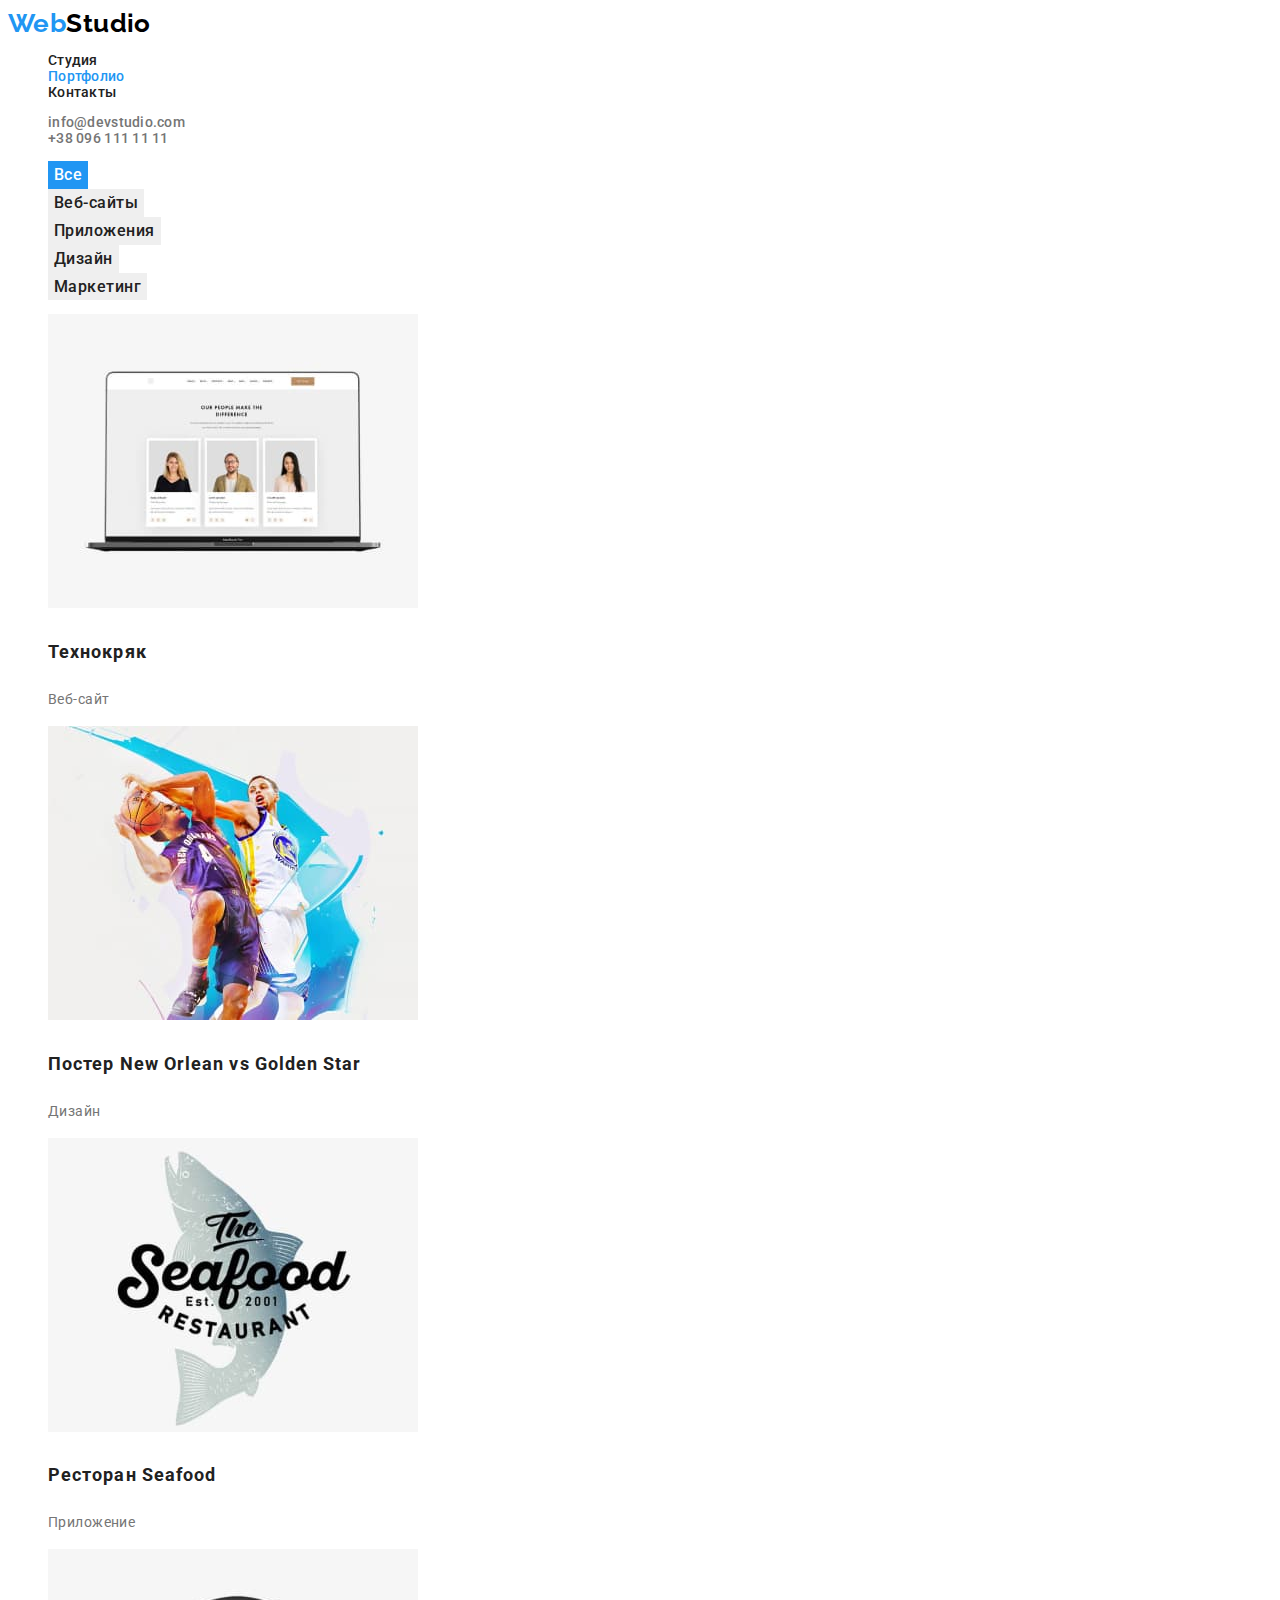
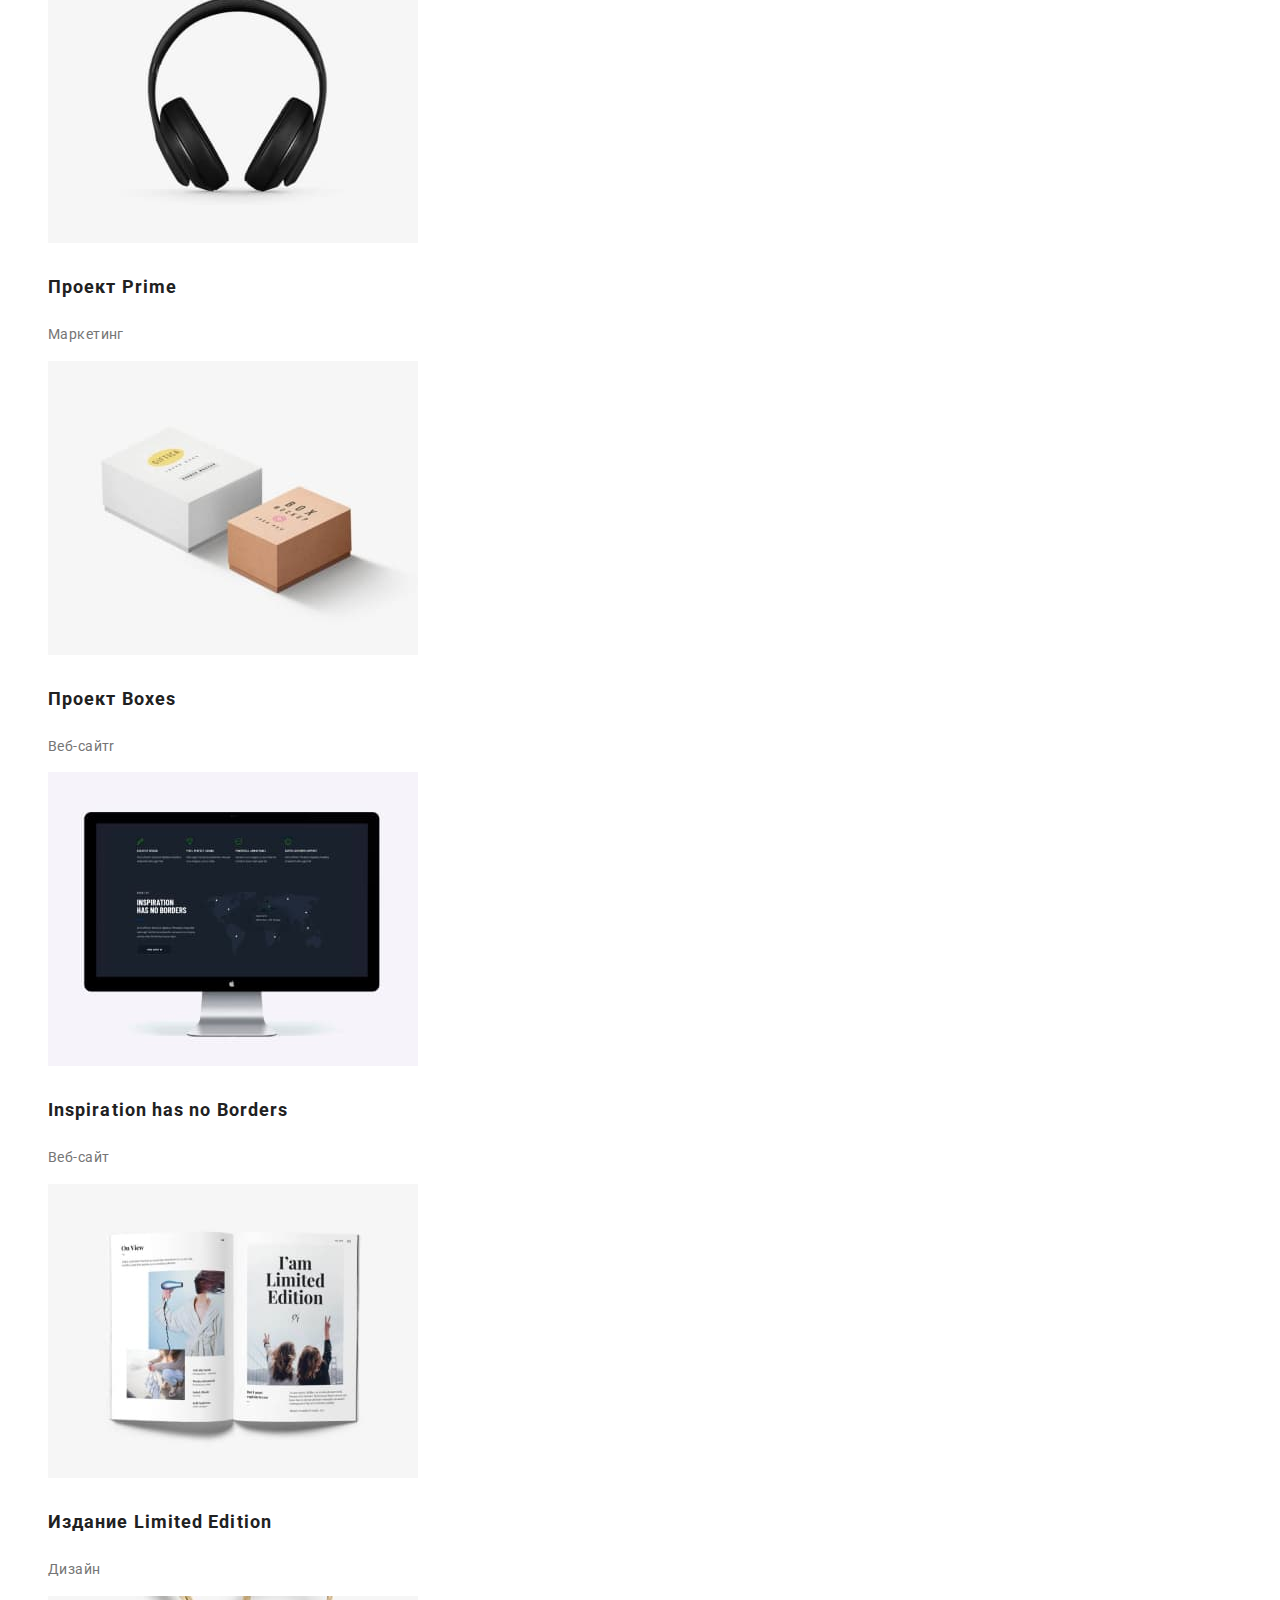
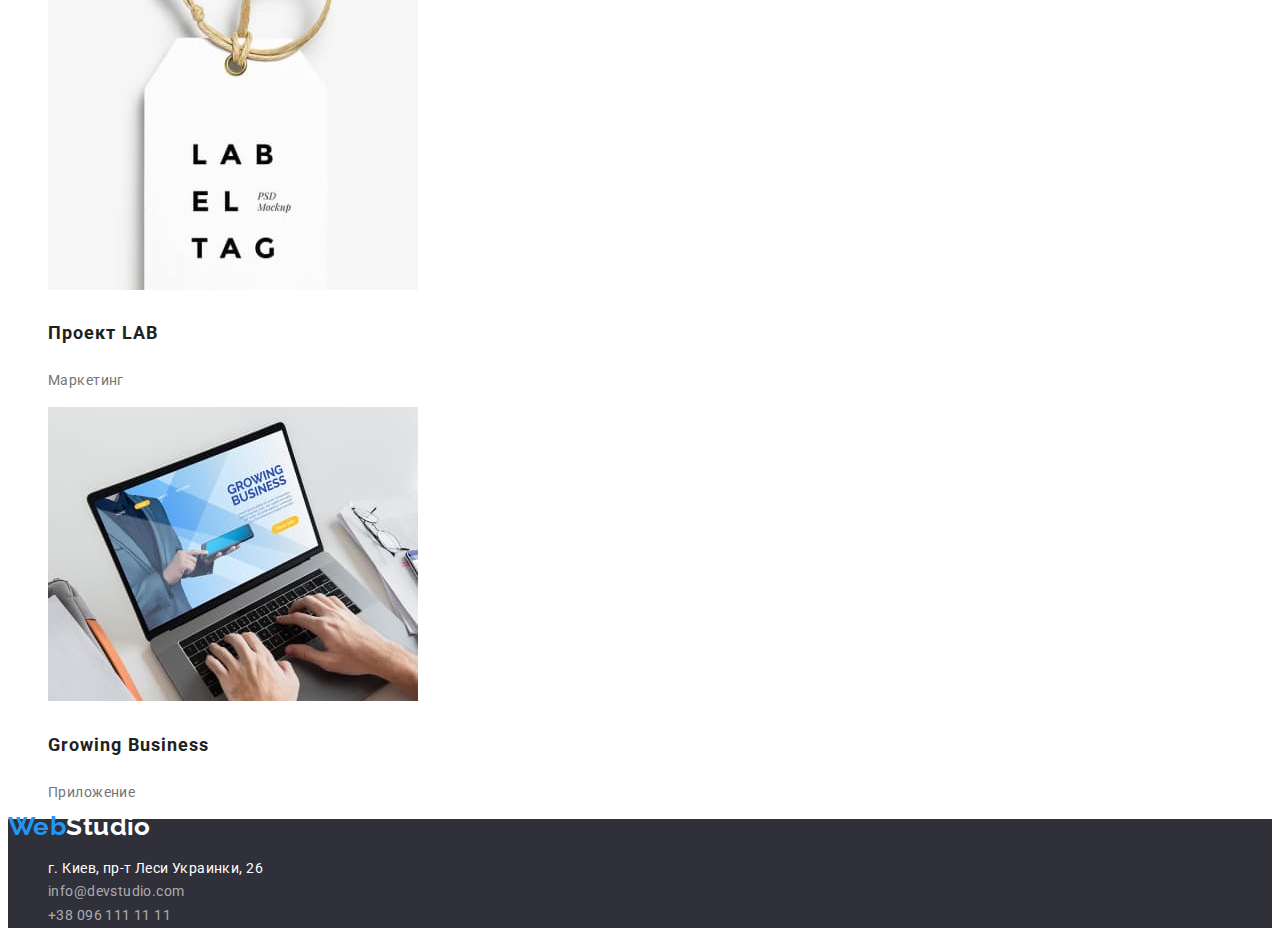
==== portfolio.html @ 92a900f9 "добавлен шрифт и цвет" ====
<!DOCTYPE html>
<html lang="ru">

<head>
    <meta charset="UTF-8">
    <meta http-equiv="X-UA-Compatible" content="IE=edge">
    <meta name="viewport" content="width=device-width, initial-scale=1.0">
    <title>Веб-студия|Портфолио</title>
    <link href="https://fonts.googleapis.com/css2?family=Raleway:wght@700&family=Roboto:wght@400;500;700;900&display=swap"
        rel="stylesheet">
    <link rel="stylesheet" href="./css/styles.css">
</head>

<body>
    <!-- Header -->
    <header class="header">
        <nav>
            <a href="/" class="logo">
                <span>Web</span>Studio
            </a>
            <ul class="site-nav list">
                <li><a href="./index.html" class="link">Студия</a></li>
                <li><a href="./portfolio.html" class="link current">Портфолио</a></li>
                <li><a href="" class="link">Контакты</a></li>
            </ul>
        </nav>
        <ul class="outh-nav list">
            <li><a href="mailto:info@devstudio.com"class="link">info@devstudio.com</a></li>
            <li><a href="tel:+380961111111"class="link">+38 096 111 11 11</a></li>
        </ul>
    </header>

    <main>
        <!-- Hero -->
        <h1 class="hero-portfolio">Портфолио</h1>
        <!-- Filter -->
        <section class="section">
            <h2 class=" section-work">Фильр категорий работ</h2>
            <ul class="section-nav list">
                <li>
                    <button type="button" class="button current">Все</button>
                </li>
                <li>
                    <button type="button"class="button">Веб-сайты</button>
                </li>
                <li>
                    <button type="button"class="button">Приложения</button>
                </li>
                <li>
                    <button type="button"class="button">Дизайн</button>
                </li>
                <li>
                    <button type="button"class="button">Маркетинг</button>
                </li>
            </ul>
        </section>

        <!-- Example -->
        <section class="section">
            <h2 class="section-work">Работы</h2>
            <ul class="work list">
                <li>
                    <img src="./images/prtfl.jpg" alt="Первый пример работы" width="370" height="294" />
                    <h3 class="type">Технокряк</h3>
                    <p >Веб-сайт</p>
                </li>
                <li>
                    <img src="./images/prtfl1.jpg" alt="Второй пример работы" width="370" height="294" />
                    <h3 class="type">Постер New Orlean vs Golden Star</h3>
                    <p >Дизайн</p>
                </li>
                <li>
                    <img src="./images/prtfl2.jpg" alt="Третий пример работы" width="370" height="294" />
                    <h3 class="type">Ресторан Seafood</h3>
                    <p >Приложение</p>
                </li>
                <li>
                    <img src="./images/prtfl3.jpg" alt="Четвертый пример работы" width="370" height="294" />
                    <h3 class="type">Проект Prime</h3>
                    <p >Маркетинг</p>
                </li>
                <li>
                    <img src="./images/prtfl4.jpg" alt="Пятый пример работы" width="370" height="294" />
                    <h3 class="type">Проект Boxes</h3>
                    <p >Веб-сайтr</p>
                </li>
                <li>
                    <img src="./images/prtfl5.jpg" alt="Шестой пример работы" width="370" height="294" />
                    <h3 class="type">Inspiration has no Borders</h3>
                    <p >Веб-сайт</p>
                </li>
                <li>
                    <img src="./images/prtfl6.jpg" alt="Седьмой пример работы" width="370" height="294" />
                    <h3 class="type">Издание Limited Edition</h3>
                    <p >Дизайн</p>
                </li>
                <li>
                    <img src="./images/prtfl7.jpg" alt="Восьмой пример работы" width="370" height="294" />
                    <h3 class="type">Проект LAB</h3>
                    <p >Маркетинг</p>
                </li>
                <li>
                    <img src="./images/prtfl8.jpg" alt="Девятый пример работы" width="370" height="294" />
                    <h3 class="type">Growing Business</h3>
                    <p >Приложение</p>
                </li>
            </ul>
        </section>      
    </main>
    <!-- * FUOOTER *-->
    <footer class="page-footer">
        <a href="/" class="logo-footer">
            <span>Web</span>Studio
        </a>
        <address>
            <ul class="list">
                <li><a href="https://goo.gl/maps/BhmrnXZtfYNDPZvGA" target="_blank" title="г. Киев, пр-т Леси Украинки, 26"
                        class="link">
                        г. Киев, пр-т Леси Украинки, 26
                    </a></li>
                <li><a href="mailto:info@devstudio.com" class="link contacts">info@devstudio.com</a></li>
                <li><a href="tel:+380961111111" class="link contacts">+38 096 111 11 11</a></li>
            </ul>
        </address>
    
    </footer>
</body>

</html>
---- css/styles.css ----
/* цвет основного текса color: #757575;  */
/* Цвет вторичного текста color: #212121; */
/* Акцент #2196F3; */
/* Цвет основного фона #ffffff;*/
/* Цвет фона Футера background: #2F303A; */
/* Цвет вторичного фона #F5F4FA; */
:root {
  --primary-tex-color: #212121;
  --title-text-color: #757575;
  --accent-color: #2196f3;
  --title-background-color: #ffffff;
  --botton-background-color: #f5f4fa;
  --fuuter-background-color: #2f303a;
  --prymary-background-color: #e5e5e5;
}

body {
  color: var(--title-text-color);
  background-color: var(--primary-background-color);
  font-family: Roboto, sans-serif;
  font-size: 14px;
  line-height: 1.7;
  letter-spacing: 0.03em;
}

.list {
  list-style: none;
}
a {
  text-decoration: none;
}
/* HEADER */
.header {
  background-color: var(--title-background-color);
  font-weight: 500;
  font-size: 14px;
  line-height: 1.14;
}
.logo {
  color: #000000;
  font-family: Raleway, sans-serif;
  font-weight: 700;
  font-size: 26px;
  line-height: 1.2;
}
.logo span {
  color: var(--accent-color);
}

/*header navigation  */

.site-nav .link {
  color: var(--primary-tex-color);
  letter-spacing: 0.02em;
}
.site-nav .link:hover,
.site-nav .link:focus {
  color: var(--accent-color);
}
.site-nav .link.current {
  color: var(--accent-color);
}

.outh-nav .link {
  color: var(--title-text-color);
  letter-spacing: 0.02em;
}
.outh-nav .link:hover,
.outh-nav .link:focus {
  color: var(--accent-color);
}

/* PORTFOLIO */

/* section */
.section-title {
  color: var(--primary-tex-color);
  font-weight: 700;
  font-size: 14px;
  line-height: 1.14;
  text-transform: uppercase;
}

.section-work {
  display: none;
}
.hero-portfolio {
  display: none;
}
/* Button nav*/
.section-nav .button {
  color: var(--primary-tex-color);
  font-family: Roboto, sans-serif;
  text-align: center;
  font-style: normal;
  font-weight: 500;
  font-size: 16px;
  line-height: 1.62;
  cursor: pointer;
  border: none;
  letter-spacing: 0.03em;
}
.section-nav .button:hover,
.section-nav .button:focus {
  color: var(--title-background-color);
  background-color: var(--accent-color);
}
.section-nav .button.current {
  color: var(--title-background-color);
  background-color: var(--accent-color);
}

.work .type {
  color: var(--primary-tex-color);
  font-weight: 700;
  font-size: 18px;
  line-height: 2;
  letter-spacing: 0.06em;
}

/* ОСНОВНАЯ СТРАНИЦА */
/* Hero */
.hero {
  color: var(--title-background-color);
  background-color: var(--fuuter-background-color);
  letter-spacing: 0.06em;
  font-weight: 900;
  font-size: 44px;
  line-height: 1.36;
  text-align: center;
}
.hero .button {
  font-family: inherit;
  color: var(--title-background-color);
  background-color: var(--accent-color);
  font-weight: 700;
  font-size: 16px;
  line-height: 1.88;
  align-items: center;
}
.hero .button:hover {
  color: var(--title-text-color);
}
/* peculiarities */
.peculiarities {
  display: none;
}

/* Чем занимаемся */
.section-title-common {
  color: var(--primary-tex-color);
  font-size: 36px;
  line-height: 1.17;
  text-align: center;
}
/* TEAM */
.section-team {
  background-color: var(--botton-background-color);
}
.name {
  color: var(--primary-tex-color);
  font-weight: 500;
  font-size: 16px;
  line-height: 1.19;
}
.team .resume {
  background-color: var(--title-background-color);
}
/* FUOOTER */
.logo-footer {
  color: var(--title-background-color);
  font-family: Raleway, sans-serif;
  font-weight: 700;
  font-size: 26px;
  line-height: 1.2px;
}
.logo-footer span {
  color: var(--accent-color);
}
.page-footer {
  background-color: var(--fuuter-background-color);
}
.page-footer .link {
  color: var(--title-background-color);
  font-style: normal;
}
.page-footer .contacts {
  color: rgba(255, 255, 255, 0.6);
}
.list .link:hover,
.list .link:focus {
  color: var(--accent-color);
}
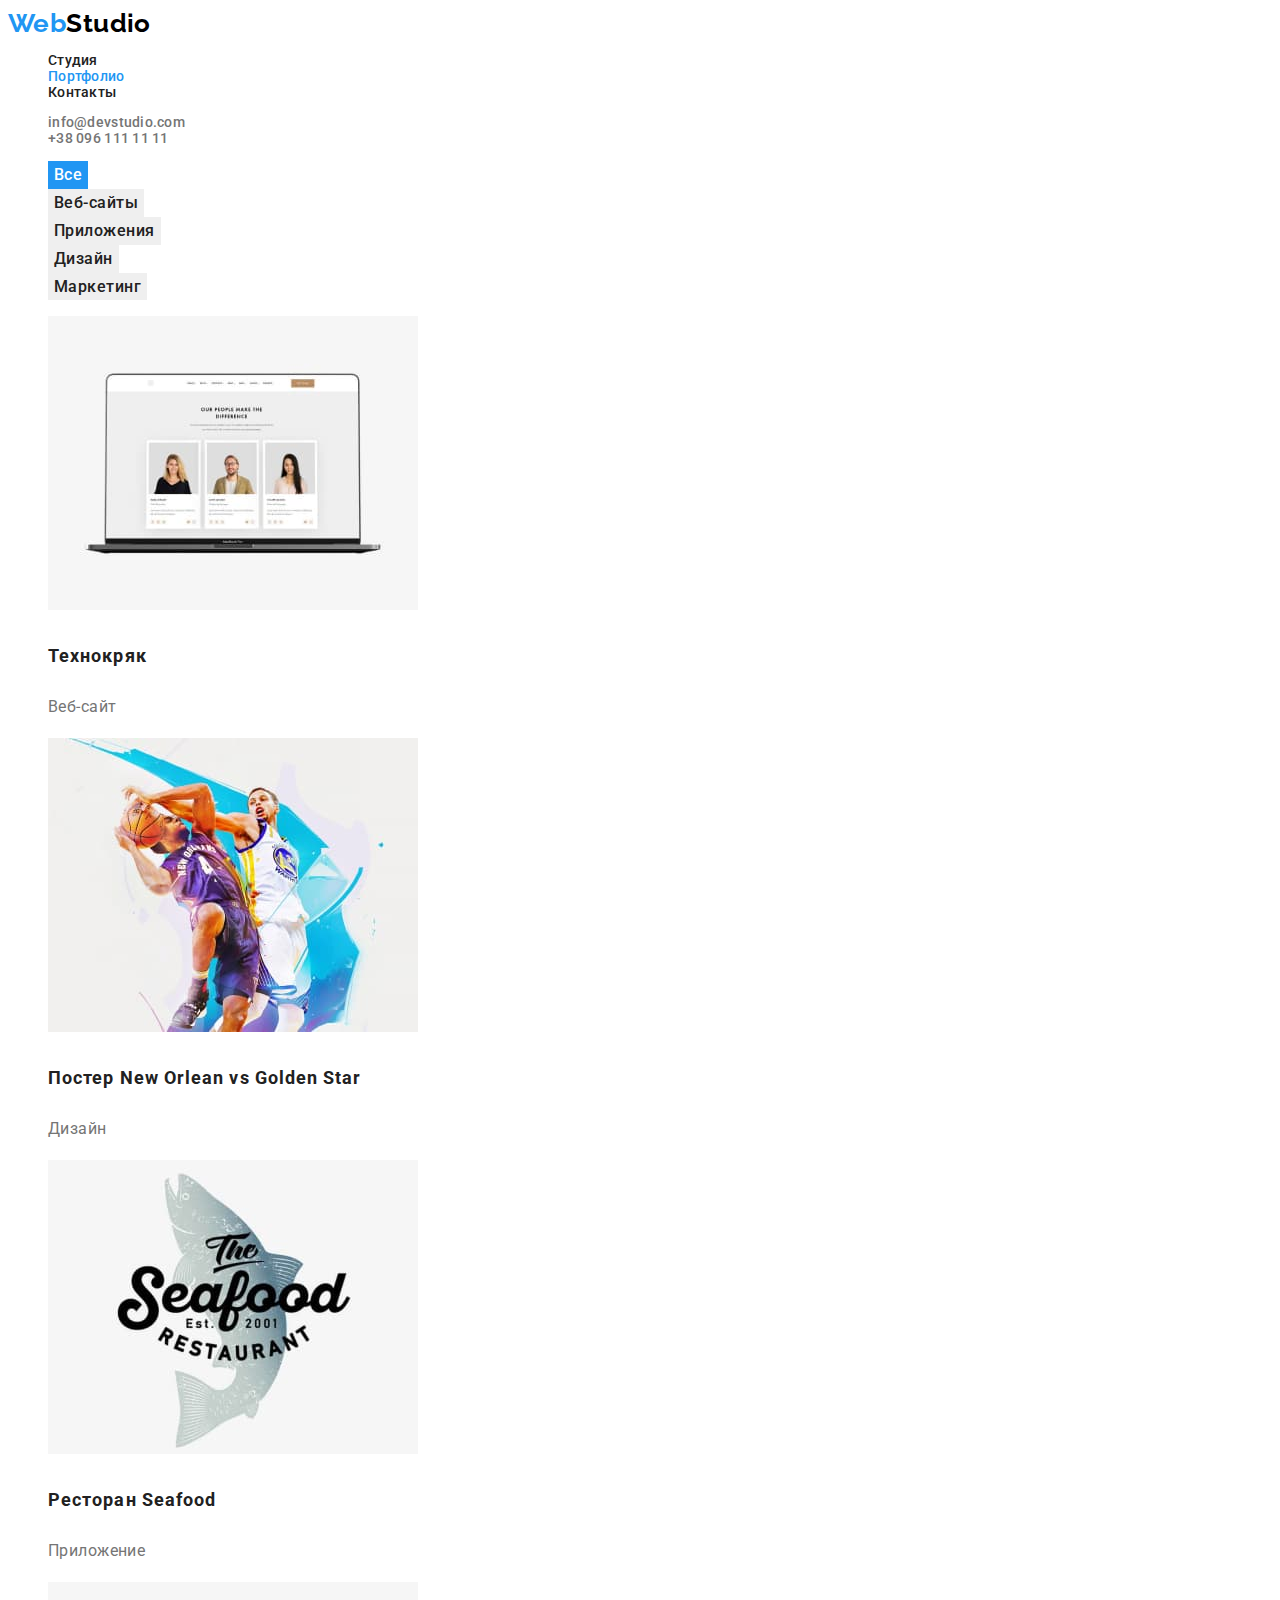
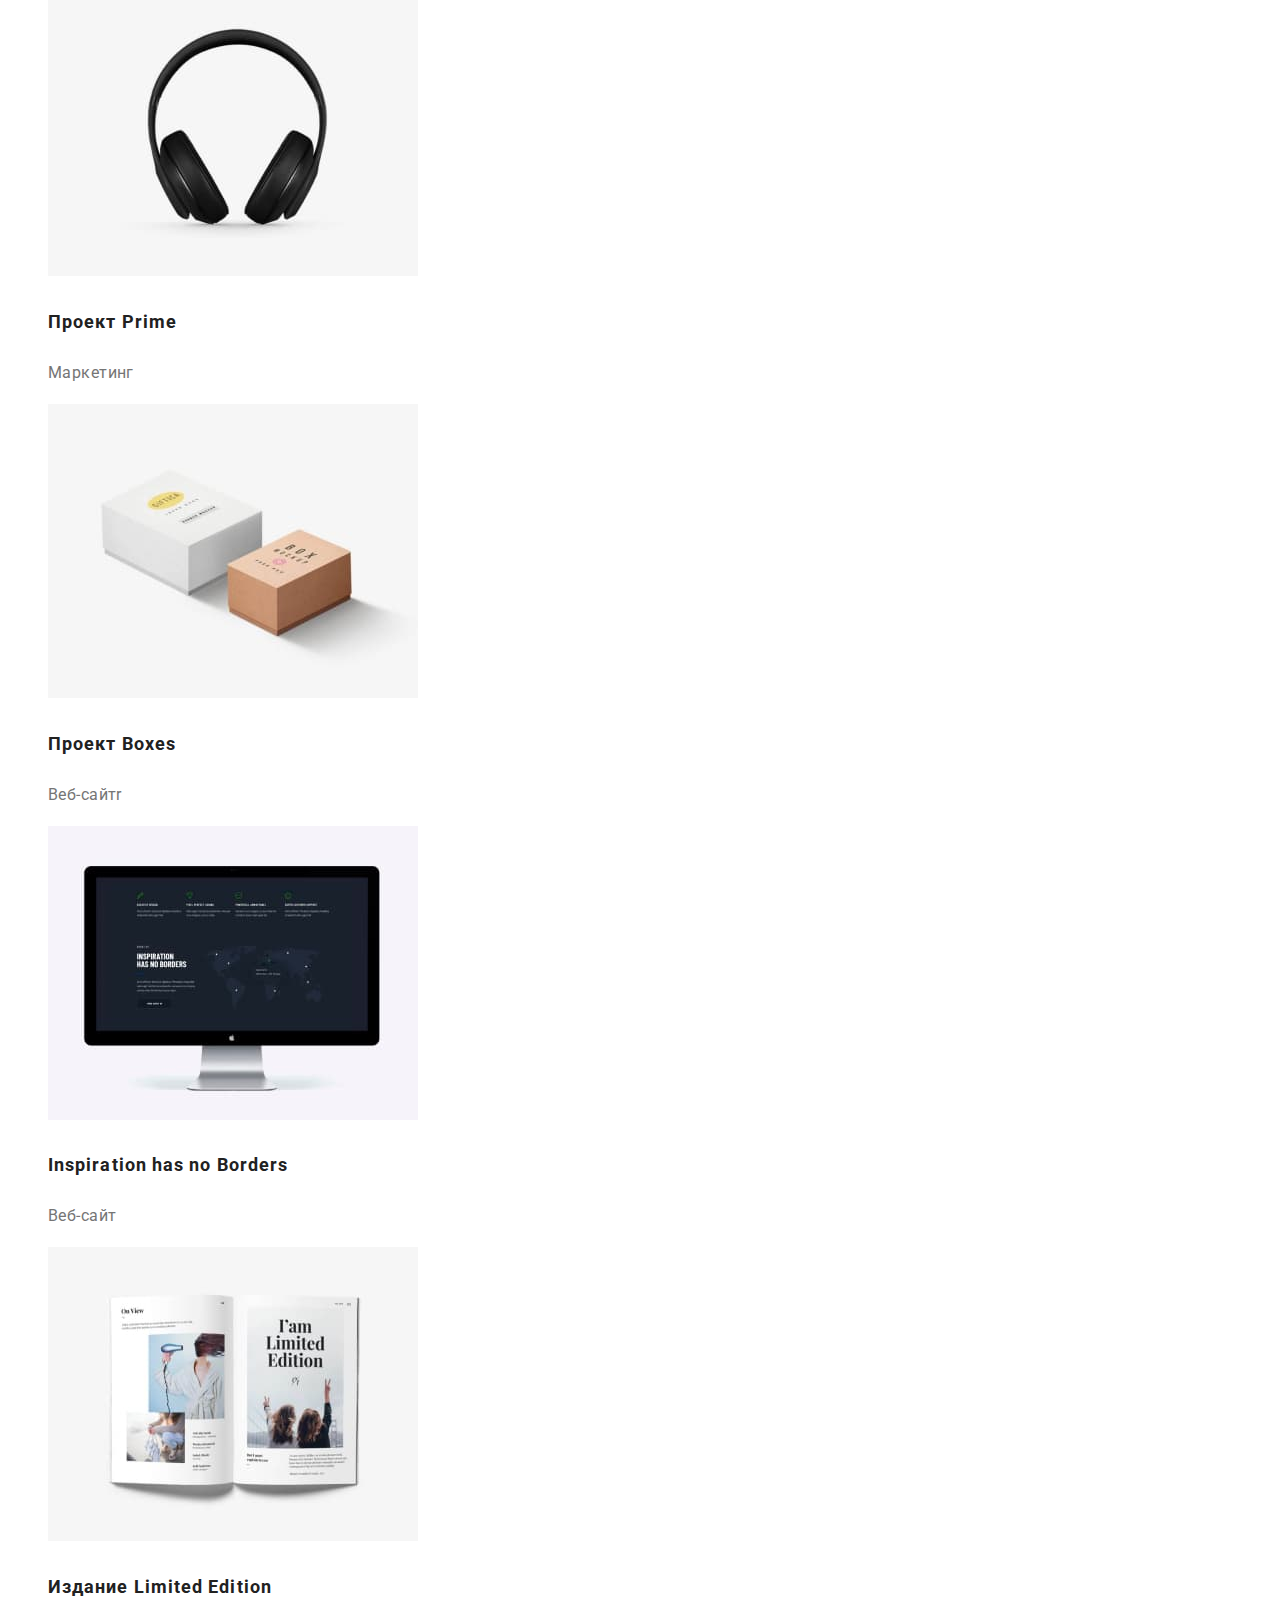
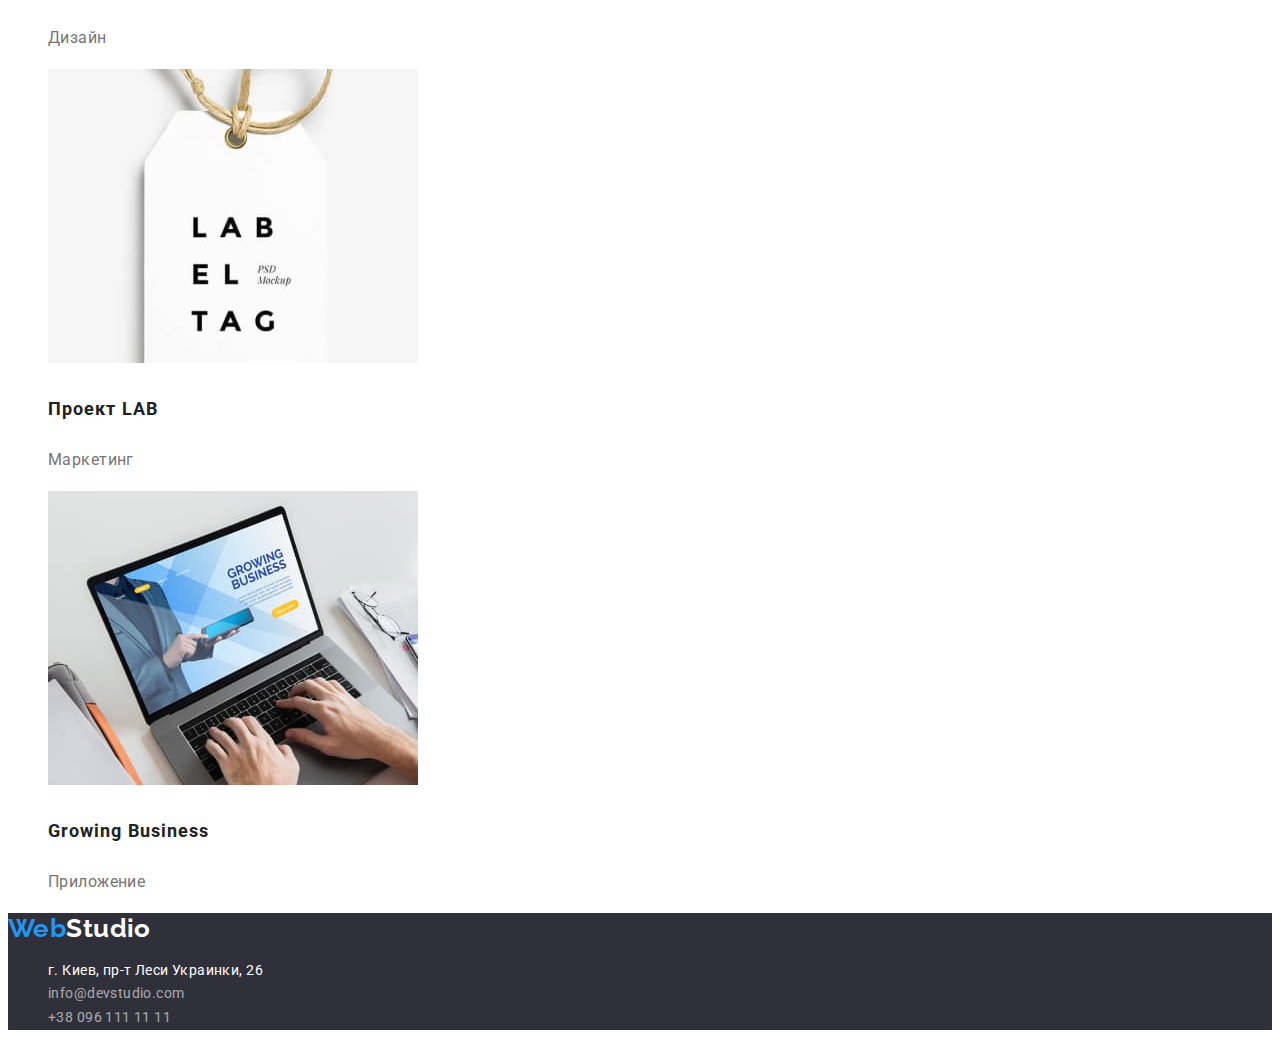
==== commit 205cfc8b: "правки после ментора" ====
--- a/portfolio.html
+++ b/portfolio.html
@@ -25,40 +25,33 @@
             </ul>
         </nav>
         <ul class="outh-nav list">
-            <li><a href="mailto:info@devstudio.com"class="link">info@devstudio.com</a></li>
-            <li><a href="tel:+380961111111"class="link">+38 096 111 11 11</a></li>
+            <li><a href="mailto:info@devstudio.com" class="link">info@devstudio.com</a></li>
+            <li><a href="tel:+380961111111" class="link">+38 096 111 11 11</a></li>
         </ul>
     </header>
 
     <main>
-        <!-- Hero -->
-        <h1 class="hero-portfolio">Портфолио</h1>
-        <!-- Filter -->
         <section class="section">
-            <h2 class=" section-work">Фильр категорий работ</h2>
+        <h1 class="portfolio">Портфолио</h1>
             <ul class="section-nav list">
                 <li>
                     <button type="button" class="button current">Все</button>
                 </li>
                 <li>
-                    <button type="button"class="button">Веб-сайты</button>
+                    <button type="button" class="button">Веб-сайты</button>
                 </li>
                 <li>
-                    <button type="button"class="button">Приложения</button>
+                    <button type="button" class="button">Приложения</button>
                 </li>
                 <li>
-                    <button type="button"class="button">Дизайн</button>
+                    <button type="button" class="button">Дизайн</button>
                 </li>
                 <li>
-                    <button type="button"class="button">Маркетинг</button>
+                    <button type="button" class="button">Маркетинг</button>
                 </li>
             </ul>
-        </section>
-
-        <!-- Example -->
-        <section class="section">
-            <h2 class="section-work">Работы</h2>
-            <ul class="work list">
+        
+            <ul class="work-exemple list">
                 <li>
                     <img src="./images/prtfl.jpg" alt="Первый пример работы" width="370" height="294" />
                     <h3 class="type">Технокряк</h3>
--- a/css/styles.css
+++ b/css/styles.css
@@ -17,6 +17,7 @@
 body {
   color: var(--title-text-color);
   background-color: var(--primary-background-color);
+
   font-family: Roboto, sans-serif;
   font-size: 14px;
   line-height: 1.7;
@@ -32,12 +33,14 @@
 /* HEADER */
 .header {
   background-color: var(--title-background-color);
+
   font-weight: 500;
   font-size: 14px;
   line-height: 1.14;
 }
 .logo {
   color: #000000;
+
   font-family: Raleway, sans-serif;
   font-weight: 700;
   font-size: 26px;
@@ -51,6 +54,7 @@
 
 .site-nav .link {
   color: var(--primary-tex-color);
+
   letter-spacing: 0.02em;
 }
 .site-nav .link:hover,
@@ -63,6 +67,7 @@
 
 .outh-nav .link {
   color: var(--title-text-color);
+
   letter-spacing: 0.02em;
 }
 .outh-nav .link:hover,
@@ -75,6 +80,7 @@
 /* section */
 .section-title {
   color: var(--primary-tex-color);
+
   font-weight: 700;
   font-size: 14px;
   line-height: 1.14;
@@ -84,12 +90,13 @@
 .section-work {
   display: none;
 }
-.hero-portfolio {
+.portfolio {
   display: none;
 }
 /* Button nav*/
 .section-nav .button {
   color: var(--primary-tex-color);
+
   font-family: Roboto, sans-serif;
   text-align: center;
   font-style: normal;
@@ -110,8 +117,14 @@
   background-color: var(--accent-color);
 }
 
-.work .type {
-  color: var(--primary-tex-color);
+.work-exemple {
+  font-size: 16px;
+  line-height: 1.87;
+}
+
+.work-exemple .type {
+  color: var(--primary-tex-color);
+
   font-weight: 700;
   font-size: 18px;
   line-height: 2;
@@ -123,16 +136,20 @@
 .hero {
   color: var(--title-background-color);
   background-color: var(--fuuter-background-color);
+  text-align: center;
   letter-spacing: 0.06em;
+}
+.hero-title {
   font-weight: 900;
   font-size: 44px;
   line-height: 1.36;
-  text-align: center;
-}
+}
+
 .hero .button {
   font-family: inherit;
   color: var(--title-background-color);
   background-color: var(--accent-color);
+
   font-weight: 700;
   font-size: 16px;
   line-height: 1.88;
@@ -149,6 +166,7 @@
 /* Чем занимаемся */
 .section-title-common {
   color: var(--primary-tex-color);
+
   font-size: 36px;
   line-height: 1.17;
   text-align: center;
@@ -159,20 +177,26 @@
 }
 .name {
   color: var(--primary-tex-color);
+
   font-weight: 500;
   font-size: 16px;
   line-height: 1.19;
 }
 .team .resume {
   background-color: var(--title-background-color);
+
+  font-size: 16px;
+  line-height: 1.19;
+  text-align: center;
 }
 /* FUOOTER */
 .logo-footer {
   color: var(--title-background-color);
+
   font-family: Raleway, sans-serif;
   font-weight: 700;
   font-size: 26px;
-  line-height: 1.2px;
+  line-height: 1.2;
 }
 .logo-footer span {
   color: var(--accent-color);
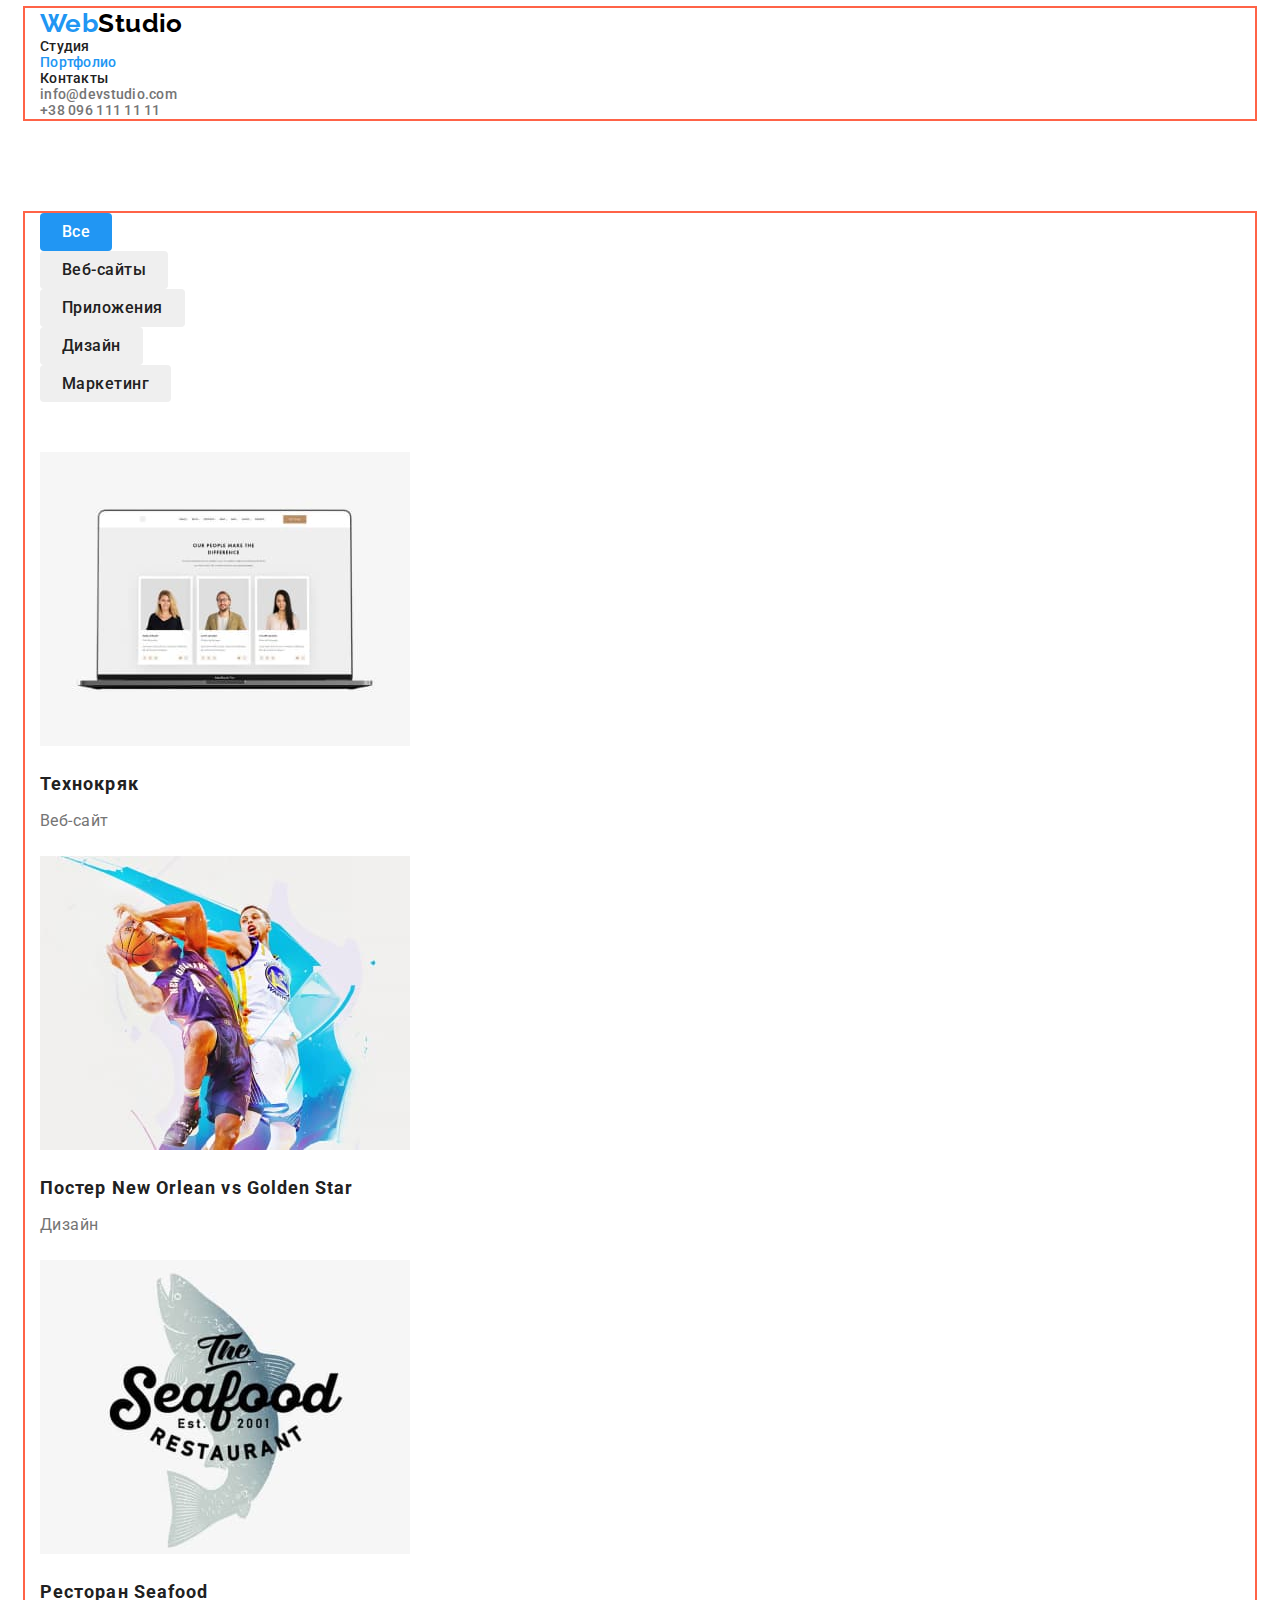
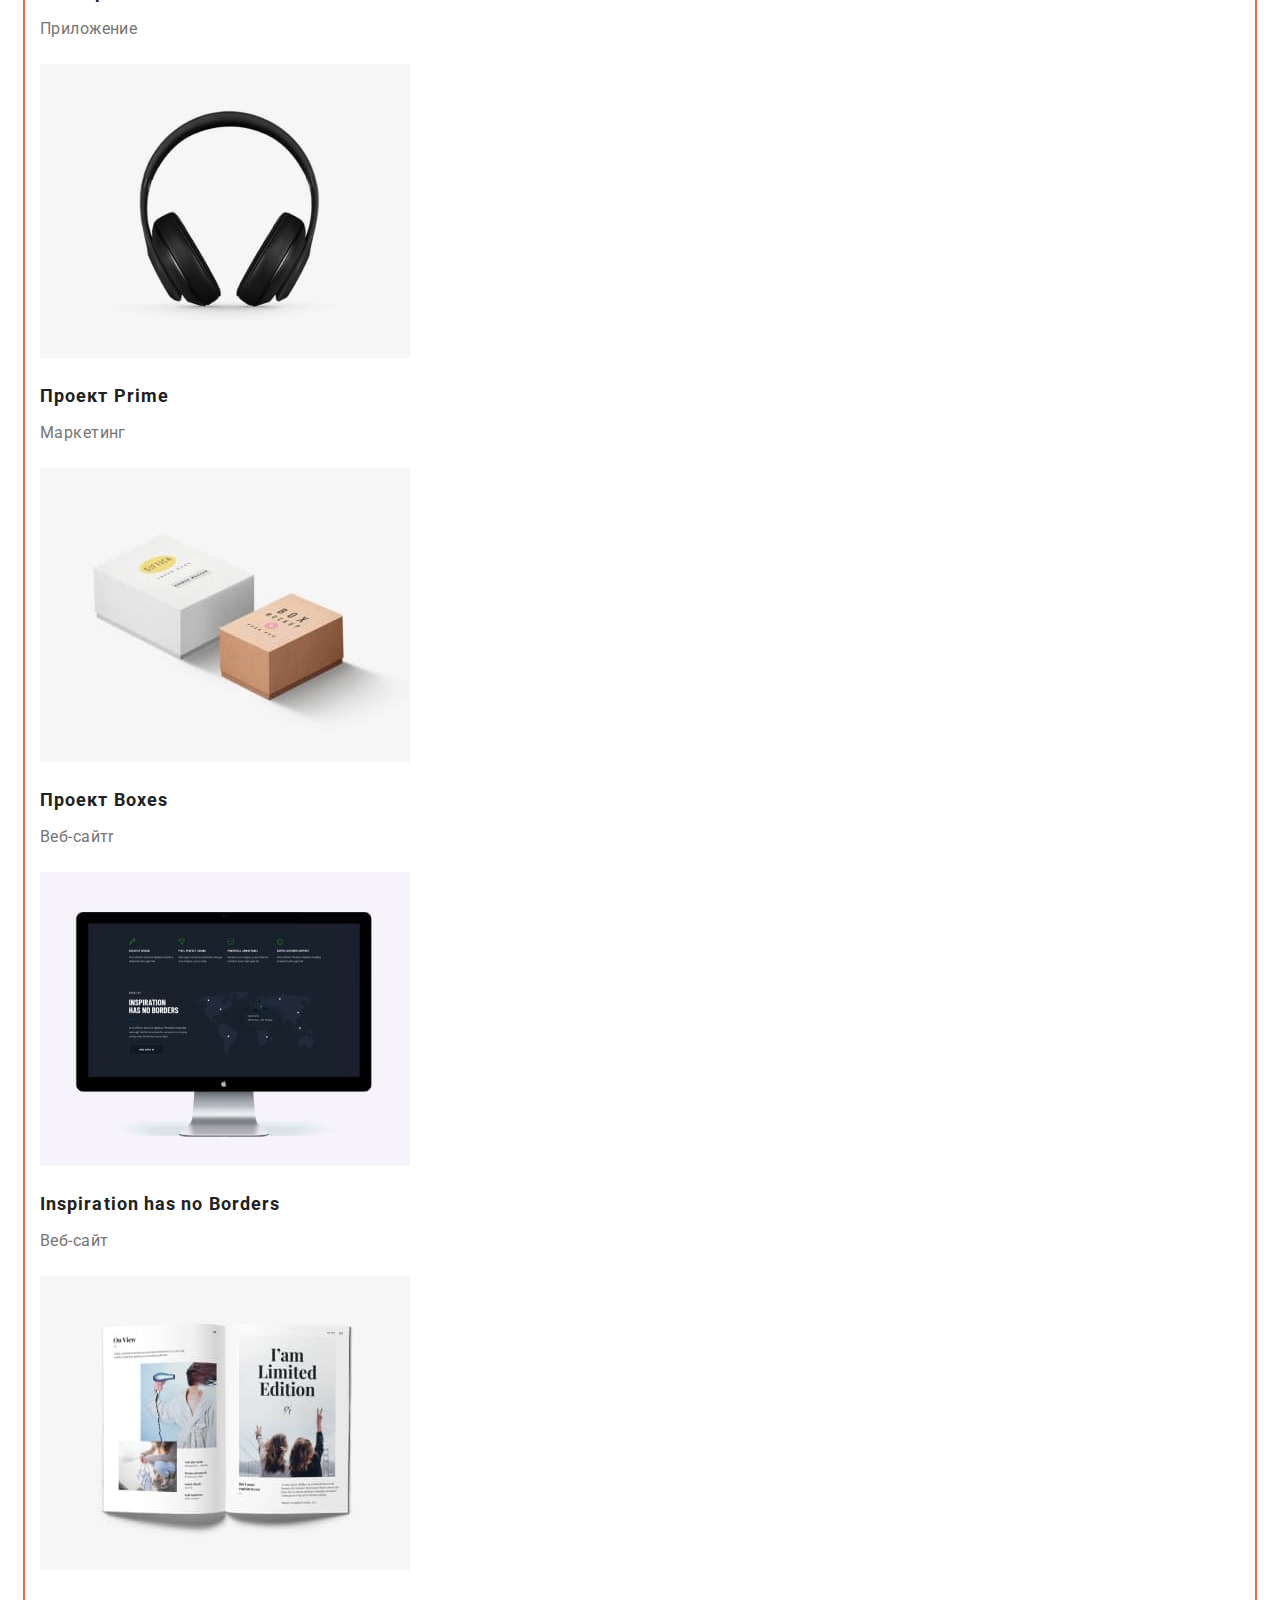
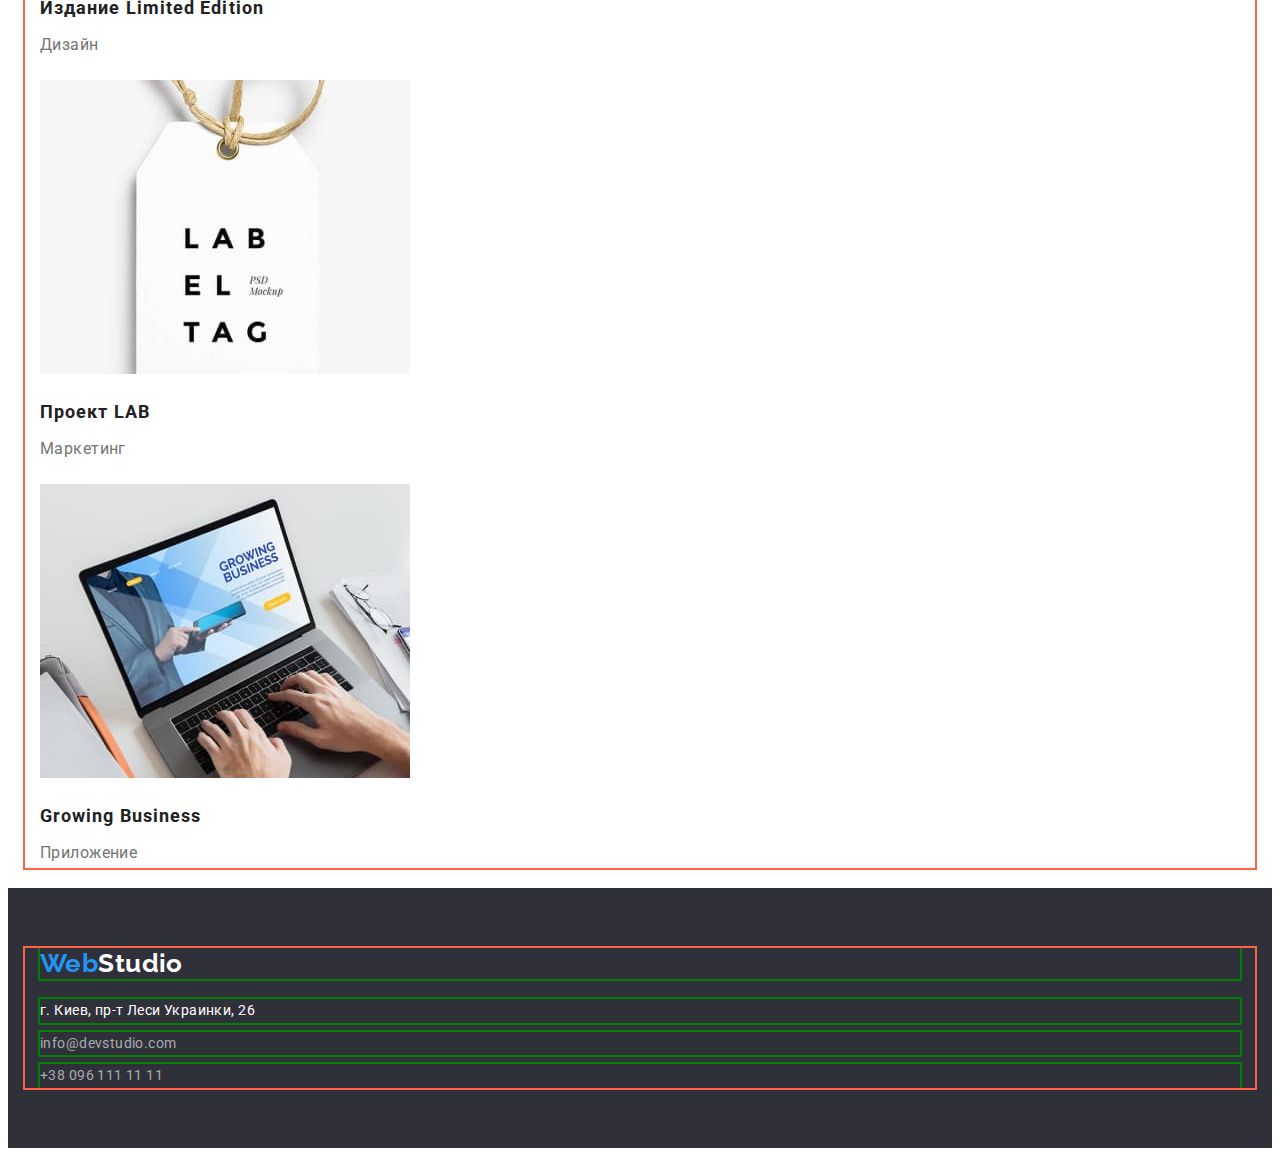
==== commit 1c0296ae: "add block model" ====
--- a/portfolio.html
+++ b/portfolio.html
@@ -6,20 +6,26 @@
     <meta http-equiv="X-UA-Compatible" content="IE=edge">
     <meta name="viewport" content="width=device-width, initial-scale=1.0">
     <title>Веб-студия|Портфолио</title>
+    <link rel="stylesheet" href="https://cdnjs.cloudflare.com/ajax/libs/modern-normalize/1.1.0/modern-normalize.min.css"
+        integrity="sha512-wpPYUAdjBVSE4KJnH1VR1HeZfpl1ub8YT/NKx4PuQ5NmX2tKuGu6U/JRp5y+Y8XG2tV+wKQpNHVUX03MfMFn9Q=="
+        crossorigin="anonymous" referrerpolicy="no-referrer" />
     <link href="https://fonts.googleapis.com/css2?family=Raleway:wght@700&family=Roboto:wght@400;500;700;900&display=swap"
         rel="stylesheet">
+    <link rel="stylesheet" href="https://cdnjs.cloudflare.com/ajax/libs/modern-normalize/1.1.0/modern-normalize.min.css"
+            integrity="sha512-wpPYUAdjBVSE4KJnH1VR1HeZfpl1ub8YT/NKx4PuQ5NmX2tKuGu6U/JRp5y+Y8XG2tV+wKQpNHVUX03MfMFn9Q=="
+            crossorigin="anonymous" referrerpolicy="no-referrer" />
     <link rel="stylesheet" href="./css/styles.css">
 </head>
 
 <body>
-    <!-- Header -->
     <header class="header">
+        <div class="container">
         <nav>
-            <a href="/" class="logo">
+            <a href="/" class="logo link">
                 <span>Web</span>Studio
             </a>
             <ul class="site-nav list">
-                <li><a href="./index.html" class="link">Студия</a></li>
+                <li><a href="./index.html" class="link ">Студия</a></li>
                 <li><a href="./portfolio.html" class="link current">Портфолио</a></li>
                 <li><a href="" class="link">Контакты</a></li>
             </ul>
@@ -28,10 +34,12 @@
             <li><a href="mailto:info@devstudio.com" class="link">info@devstudio.com</a></li>
             <li><a href="tel:+380961111111" class="link">+38 096 111 11 11</a></li>
         </ul>
+        </div>
     </header>
 
     <main>
-        <section class="section">
+        <section class="portfolio-section">
+            <div class="container">
         <h1 class="portfolio">Портфолио</h1>
             <ul class="section-nav list">
                 <li>
@@ -55,66 +63,69 @@
                 <li>
                     <img src="./images/prtfl.jpg" alt="Первый пример работы" width="370" height="294" />
                     <h3 class="type">Технокряк</h3>
-                    <p >Веб-сайт</p>
+                    <p class="work-text">Веб-сайт</p>
                 </li>
                 <li>
                     <img src="./images/prtfl1.jpg" alt="Второй пример работы" width="370" height="294" />
                     <h3 class="type">Постер New Orlean vs Golden Star</h3>
-                    <p >Дизайн</p>
+                    <p class="work-text">Дизайн</p>
                 </li>
                 <li>
                     <img src="./images/prtfl2.jpg" alt="Третий пример работы" width="370" height="294" />
                     <h3 class="type">Ресторан Seafood</h3>
-                    <p >Приложение</p>
+                    <p class="work-text">Приложение</p>
                 </li>
                 <li>
                     <img src="./images/prtfl3.jpg" alt="Четвертый пример работы" width="370" height="294" />
                     <h3 class="type">Проект Prime</h3>
-                    <p >Маркетинг</p>
+                    <p class="work-text">Маркетинг</p>
                 </li>
                 <li>
                     <img src="./images/prtfl4.jpg" alt="Пятый пример работы" width="370" height="294" />
                     <h3 class="type">Проект Boxes</h3>
-                    <p >Веб-сайтr</p>
+                    <p class="work-text">Веб-сайтr</p>
                 </li>
                 <li>
                     <img src="./images/prtfl5.jpg" alt="Шестой пример работы" width="370" height="294" />
                     <h3 class="type">Inspiration has no Borders</h3>
-                    <p >Веб-сайт</p>
+                    <p class="work-text">Веб-сайт</p>
                 </li>
                 <li>
                     <img src="./images/prtfl6.jpg" alt="Седьмой пример работы" width="370" height="294" />
                     <h3 class="type">Издание Limited Edition</h3>
-                    <p >Дизайн</p>
+                    <p class="work-text"> Дизайн</p>
                 </li>
                 <li>
                     <img src="./images/prtfl7.jpg" alt="Восьмой пример работы" width="370" height="294" />
                     <h3 class="type">Проект LAB</h3>
-                    <p >Маркетинг</p>
+                    <p class="work-text">Маркетинг</p>
                 </li>
                 <li>
                     <img src="./images/prtfl8.jpg" alt="Девятый пример работы" width="370" height="294" />
                     <h3 class="type">Growing Business</h3>
-                    <p >Приложение</p>
+                    <p class="work-text">Приложение</p>
                 </li>
             </ul>
+            </div>
         </section>      
     </main>
-    <!-- * FUOOTER *-->
+     <!-------------- FOOTER ---------------------->
     <footer class="page-footer">
-        <a href="/" class="logo-footer">
+        <div class="container">
+        <a href="/" class="logo-footer link">
             <span>Web</span>Studio
         </a>
         <address>
-            <ul class="list">
-                <li><a href="https://goo.gl/maps/BhmrnXZtfYNDPZvGA" target="_blank" title="г. Киев, пр-т Леси Украинки, 26"
+            <ul class="footer-list list">
+                <li class="footer-list-item"><a href="https://goo.gl/maps/BhmrnXZtfYNDPZvGA" target="_blank" title="г. Киев, пр-т Леси Украинки, 26"
                         class="link">
                         г. Киев, пр-т Леси Украинки, 26
                     </a></li>
-                <li><a href="mailto:info@devstudio.com" class="link contacts">info@devstudio.com</a></li>
-                <li><a href="tel:+380961111111" class="link contacts">+38 096 111 11 11</a></li>
+                <li class="footer-list-item"><a href="mailto:info@devstudio.com" class="link contacts">info@devstudio.com</a></li>
+                <li class="footer-list-item"><a href="tel:+380961111111" class="link contacts">+38 096 111 11 11</a></li>
             </ul>
         </address>
+        </div>
     
     </footer>
 </body>
--- a/css/styles.css
+++ b/css/styles.css
@@ -13,7 +13,23 @@
   --fuuter-background-color: #2f303a;
   --prymary-background-color: #e5e5e5;
 }
-
+p,
+h1,
+h2,
+h3,
+h4,
+h5,
+h6 {
+  margin: 0;
+}
+ul {
+  margin: 0;
+  padding-left: 0;
+}
+
+img {
+  display: block;
+}
 body {
   color: var(--title-text-color);
   background-color: var(--primary-background-color);
@@ -27,10 +43,20 @@
 .list {
   list-style: none;
 }
-a {
+.link {
   text-decoration: none;
 }
-/* HEADER */
+
+.container {
+  width: 1200px;
+  padding-left: 15px;
+  padding-right: 15px;
+  margin-left: auto;
+  margin-right: auto;
+  outline: 2px solid tomato;
+}
+
+/* ---------------------HEADER -------------------*/
 .header {
   background-color: var(--title-background-color);
 
@@ -50,7 +76,7 @@
   color: var(--accent-color);
 }
 
-/*header navigation  */
+/*-------------------header navigation -------------------------- */
 
 .site-nav .link {
   color: var(--primary-tex-color);
@@ -75,25 +101,15 @@
   color: var(--accent-color);
 }
 
-/* PORTFOLIO */
-
-/* section */
-.section-title {
-  color: var(--primary-tex-color);
-
-  font-weight: 700;
-  font-size: 14px;
-  line-height: 1.14;
-  text-transform: uppercase;
-}
-
-.section-work {
-  display: none;
-}
+/* -------------------------PORTFOLIO -----------------------*/
+
 .portfolio {
   display: none;
 }
-/* Button nav*/
+.portfolio-section {
+  padding-top: 94px;
+}
+/* -----------------------Button nav-------------------------*/
 .section-nav .button {
   color: var(--primary-tex-color);
 
@@ -106,7 +122,15 @@
   cursor: pointer;
   border: none;
   letter-spacing: 0.03em;
-}
+
+  border-radius: 4px;
+  padding: 6px 22px;
+  display: inline-block;
+}
+.section-nav {
+  margin-bottom: 50px;
+}
+
 .section-nav .button:hover,
 .section-nav .button:focus {
   color: var(--title-background-color);
@@ -129,23 +153,39 @@
   font-size: 18px;
   line-height: 2;
   letter-spacing: 0.06em;
-}
-
-/* ОСНОВНАЯ СТРАНИЦА */
-/* Hero */
+
+  margin-top: 20px;
+  margin-bottom: 4px;
+}
+.work-text {
+  margin-bottom: 20px;
+}
+
+/* ---------------ОСНОВНАЯ СТРАНИЦА-------------------------- */
+/* -----------------------Hero ------------------------------*/
 .hero {
   color: var(--title-background-color);
   background-color: var(--fuuter-background-color);
   text-align: center;
   letter-spacing: 0.06em;
+  padding-top: 200px;
+  padding-bottom: 200px;
 }
 .hero-title {
   font-weight: 900;
   font-size: 44px;
   line-height: 1.36;
-}
-
-.hero .button {
+  text-transform: uppercase;
+
+  outline: 2px solid red;
+
+  max-width: 696px;
+  padding: 0 45px;
+  margin: 0 auto;
+  margin-bottom: 30px;
+}
+
+.hero-button {
   font-family: inherit;
   color: var(--title-background-color);
   background-color: var(--accent-color);
@@ -153,27 +193,57 @@
   font-weight: 700;
   font-size: 16px;
   line-height: 1.88;
-  align-items: center;
+
+  border: none;
+  border-radius: 4px;
+  padding: 10px 32px;
+  display: inline-block;
+  cursor: pointer;
 }
 .hero .button:hover {
   color: var(--title-text-color);
 }
-/* peculiarities */
+/* -----------------------ОСОБЕННОСТИ------------------- */
+.section {
+  padding-top: 94px;
+  padding-bottom: 94px;
+}
 .peculiarities {
   display: none;
 }
 
-/* Чем занимаемся */
+.section-title {
+  color: var(--primary-tex-color);
+
+  font-weight: 700;
+  font-size: 14px;
+  line-height: 1.14;
+  text-transform: uppercase;
+  margin-bottom: 10px;
+}
+
+/* ------------------------Чем занимаемся------------------ */
+.classes {
+  padding-bottom: 94px;
+}
 .section-title-common {
   color: var(--primary-tex-color);
 
   font-size: 36px;
   line-height: 1.17;
   text-align: center;
-}
-/* TEAM */
+  margin-bottom: 50px;
+}
+/* -------------------------TEAM --------------------------*/
 .section-team {
   background-color: var(--botton-background-color);
+  text-align: center;
+
+  padding-top: 94px;
+  padding-bottom: 94px;
+}
+.photo {
+  margin-bottom: 30px;
 }
 .name {
   color: var(--primary-tex-color);
@@ -181,29 +251,39 @@
   font-weight: 500;
   font-size: 16px;
   line-height: 1.19;
+  margin-bottom: 10px;
+}
+.profession {
+  margin-bottom: 30px;
 }
 .team .resume {
   background-color: var(--title-background-color);
 
   font-size: 16px;
   line-height: 1.19;
-  text-align: center;
-}
-/* FUOOTER */
+  /* text-align: center; */
+}
+/* -------------------FUOOTER---------------------- */
+.page-footer {
+  background-color: var(--fuuter-background-color);
+  padding: 60px 0;
+}
+
 .logo-footer {
   color: var(--title-background-color);
+  display: block;
 
   font-family: Raleway, sans-serif;
   font-weight: 700;
   font-size: 26px;
   line-height: 1.2;
+  margin-bottom: 20px;
+  outline: 2px solid green;
 }
 .logo-footer span {
   color: var(--accent-color);
 }
-.page-footer {
-  background-color: var(--fuuter-background-color);
-}
+
 .page-footer .link {
   color: var(--title-background-color);
   font-style: normal;
@@ -215,3 +295,11 @@
 .list .link:focus {
   color: var(--accent-color);
 }
+
+.footer-list-item {
+  display: block;
+  outline: 2px solid green;
+}
+.footer-list-item:nth-child(-n + 2) {
+  margin-bottom: 9px;
+}
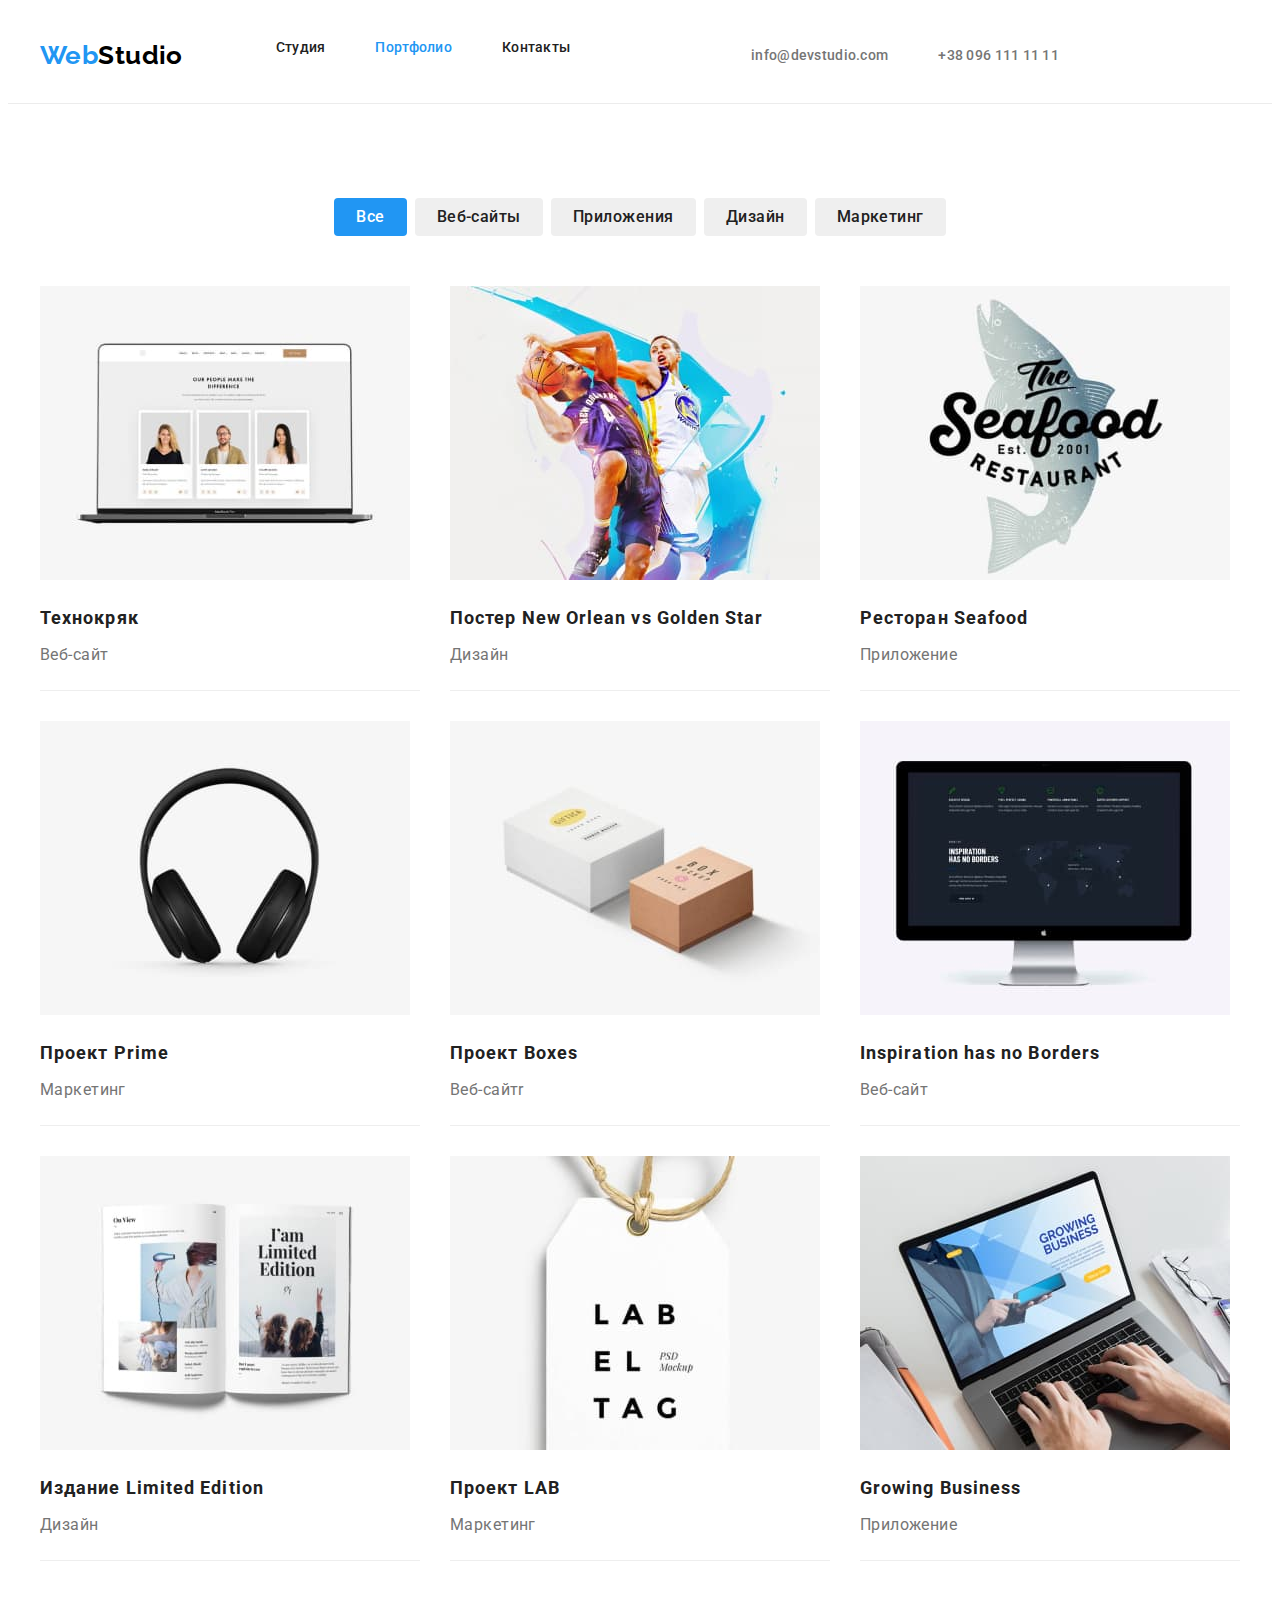
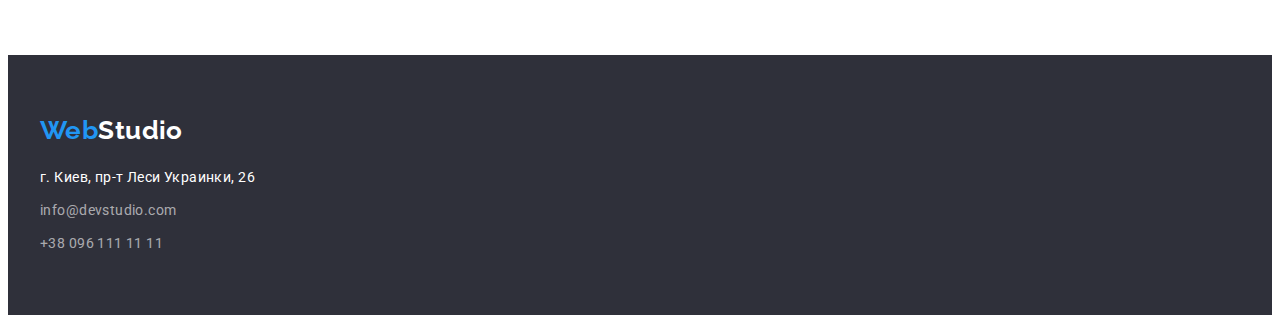
==== commit 7d8f08af: "add flex" ====
--- a/portfolio.html
+++ b/portfolio.html
@@ -19,92 +19,116 @@
 
 <body>
     <header class="header">
-        <div class="container">
-        <nav>
-            <a href="/" class="logo link">
-                <span>Web</span>Studio
-            </a>
-            <ul class="site-nav list">
-                <li><a href="./index.html" class="link ">Студия</a></li>
-                <li><a href="./portfolio.html" class="link current">Портфолио</a></li>
-                <li><a href="" class="link">Контакты</a></li>
-            </ul>
-        </nav>
-        <ul class="outh-nav list">
-            <li><a href="mailto:info@devstudio.com" class="link">info@devstudio.com</a></li>
-            <li><a href="tel:+380961111111" class="link">+38 096 111 11 11</a></li>
-        </ul>
+        <div class="container main-nav">
+            <nav class="nav">
+                <a href="/" class="logo link">
+                    <span>Web</span>Studio
+                </a>
+                <ul class="site-nav list">
+                    <li class="site-nav-li"><a href="./index.html" class="link ">Студия</a></li>
+                    <li class="site-nav-li"><a href="./portfolio.html" class="link current">Портфолио</a></li>
+                    <li class="site-nav-li"><a href="" class="link">Контакты</a></li>
+                </ul>
+            </nav>
+            <div class="outh-contact">
+                <ul class="outh-nav list">
+                    <li class="outh-nav-li"><a href="mailto:info@devstudio.com" class="link">info@devstudio.com</a></li>
+                    <li class="outh-nav-li"><a href="tel:+380961111111" class="link">+38 096 111 11 11</a></li>
+                </ul>
+            </div>
         </div>
     </header>
 
     <main>
-        <section class="portfolio-section">
+        <section class="section">
             <div class="container">
         <h1 class="portfolio">Портфолио</h1>
             <ul class="section-nav list">
-                <li>
+                <li class="portfolio-button">
                     <button type="button" class="button current">Все</button>
                 </li>
-                <li>
+                <li class="portfolio-button">
                     <button type="button" class="button">Веб-сайты</button>
                 </li>
-                <li>
+                <li class="portfolio-button">
                     <button type="button" class="button">Приложения</button>
                 </li>
-                <li>
+                <li class="portfolio-button">
                     <button type="button" class="button">Дизайн</button>
                 </li>
-                <li>
+                <li class="portfolio-button">
                     <button type="button" class="button">Маркетинг</button>
                 </li>
             </ul>
         
             <ul class="work-exemple list">
-                <li>
+                <li class="work-list">
                     <img src="./images/prtfl.jpg" alt="Первый пример работы" width="370" height="294" />
+                <div class="desc">
                     <h3 class="type">Технокряк</h3>
                     <p class="work-text">Веб-сайт</p>
+                </div>
                 </li>
-                <li>
+                <li class="work-list">
                     <img src="./images/prtfl1.jpg" alt="Второй пример работы" width="370" height="294" />
-                    <h3 class="type">Постер New Orlean vs Golden Star</h3>
+                <div class="desc">
+                     <h3 class="type">Постер New Orlean vs Golden Star</h3>
                     <p class="work-text">Дизайн</p>
+                 </div>
                 </li>
-                <li>
+                <li class="work-list">
                     <img src="./images/prtfl2.jpg" alt="Третий пример работы" width="370" height="294" />
+                <div class="desc">
                     <h3 class="type">Ресторан Seafood</h3>
                     <p class="work-text">Приложение</p>
+                 </div>
                 </li>
-                <li>
+                <li class="work-list">
                     <img src="./images/prtfl3.jpg" alt="Четвертый пример работы" width="370" height="294" />
+                <div class="desc">
                     <h3 class="type">Проект Prime</h3>
                     <p class="work-text">Маркетинг</p>
-                </li>
-                <li>
+                
+                </div>
+            </li>
+                <li class="work-list">
                     <img src="./images/prtfl4.jpg" alt="Пятый пример работы" width="370" height="294" />
+                <div class="desc">
                     <h3 class="type">Проект Boxes</h3>
                     <p class="work-text">Веб-сайтr</p>
-                </li>
-                <li>
+                
+                </div>
+            </li>
+                <li class="work-list">
                     <img src="./images/prtfl5.jpg" alt="Шестой пример работы" width="370" height="294" />
+                <div class="desc">
                     <h3 class="type">Inspiration has no Borders</h3>
                     <p class="work-text">Веб-сайт</p>
-                </li>
-                <li>
+                
+                </div>
+            </li>
+                <li class="work-list">
                     <img src="./images/prtfl6.jpg" alt="Седьмой пример работы" width="370" height="294" />
+                <div class="desc">
                     <h3 class="type">Издание Limited Edition</h3>
                     <p class="work-text"> Дизайн</p>
-                </li>
-                <li>
+
+                </div>
+            </li>
+                <li class="work-list">
                     <img src="./images/prtfl7.jpg" alt="Восьмой пример работы" width="370" height="294" />
+                <div class="desc">
                     <h3 class="type">Проект LAB</h3>
                     <p class="work-text">Маркетинг</p>
-                </li>
-                <li>
+                </div>
+            </li>
+                <li class="work-list">
                     <img src="./images/prtfl8.jpg" alt="Девятый пример работы" width="370" height="294" />
+                <div class="desc">
                     <h3 class="type">Growing Business</h3>
                     <p class="work-text">Приложение</p>
-                </li>
+                </div>
+            </li>
             </ul>
             </div>
         </section>      
@@ -112,19 +136,21 @@
      <!-------------- FOOTER ---------------------->
     <footer class="page-footer">
         <div class="container">
-        <a href="/" class="logo-footer link">
-            <span>Web</span>Studio
-        </a>
-        <address>
-            <ul class="footer-list list">
-                <li class="footer-list-item"><a href="https://goo.gl/maps/BhmrnXZtfYNDPZvGA" target="_blank" title="г. Киев, пр-т Леси Украинки, 26"
-                        class="link">
-                        г. Киев, пр-т Леси Украинки, 26
-                    </a></li>
-                <li class="footer-list-item"><a href="mailto:info@devstudio.com" class="link contacts">info@devstudio.com</a></li>
-                <li class="footer-list-item"><a href="tel:+380961111111" class="link contacts">+38 096 111 11 11</a></li>
-            </ul>
-        </address>
+            <a href="/" class="logo-footer link">
+                <span>Web</span>Studio
+            </a>
+            <address>
+                <ul class="footer-list list">
+                    <li class="footer-list-item"><a href="https://goo.gl/maps/BhmrnXZtfYNDPZvGA" target="_blank"
+                            title="г. Киев, пр-т Леси Украинки, 26" class="link">
+                            г. Киев, пр-т Леси Украинки, 26
+                        </a></li>
+                    <li class="footer-list-item"><a href="mailto:info@devstudio.com"
+                            class="link contacts">info@devstudio.com</a></li>
+                    <li class="footer-list-item"><a href="tel:+380961111111" class="link contacts">+38 096 111 11 11</a>
+                    </li>
+                </ul>
+            </address>
         </div>
     
     </footer>
--- a/css/styles.css
+++ b/css/styles.css
@@ -13,6 +13,17 @@
   --fuuter-background-color: #2f303a;
   --prymary-background-color: #e5e5e5;
 }
+
+body {
+  color: var(--title-text-color);
+  background-color: var(--primary-background-color);
+
+  font-family: Roboto, sans-serif;
+  font-size: 14px;
+  line-height: 1.7;
+  letter-spacing: 0.03em;
+}
+
 p,
 h1,
 h2,
@@ -29,15 +40,8 @@
 
 img {
   display: block;
-}
-body {
-  color: var(--title-text-color);
-  background-color: var(--primary-background-color);
-
-  font-family: Roboto, sans-serif;
-  font-size: 14px;
-  line-height: 1.7;
-  letter-spacing: 0.03em;
+  max-width: 100%;
+  height: auto;
 }
 
 .list {
@@ -53,7 +57,6 @@
   padding-right: 15px;
   margin-left: auto;
   margin-right: auto;
-  outline: 2px solid tomato;
 }
 
 /* ---------------------HEADER -------------------*/
@@ -63,8 +66,15 @@
   font-weight: 500;
   font-size: 14px;
   line-height: 1.14;
-}
+
+  border-bottom: 1px solid #ececec;
+}
+
 .logo {
+  display: flex;
+  padding: 32px 0;
+  margin-right: 93px;
+
   color: #000000;
 
   font-family: Raleway, sans-serif;
@@ -75,12 +85,34 @@
 .logo span {
   color: var(--accent-color);
 }
+.outh-contact {
+  margin: 0 auto;
+}
 
 /*-------------------header navigation -------------------------- */
+.main-nav {
+  display: flex;
+  align-items: center;
+}
+.nav {
+  display: flex;
+}
+
+.site-nav {
+  display: flex;
+}
+/* .site-nav-li:nth-child(-n + 2) {
+  margin-right: 50px;
+} */
+.site-nav-li:not(:last-child) {
+  margin-right: 50px;
+}
 
 .site-nav .link {
-  color: var(--primary-tex-color);
-
+  display: block;
+  padding: 32px 0;
+
+  color: var(--primary-tex-color);
   letter-spacing: 0.02em;
 }
 .site-nav .link:hover,
@@ -91,7 +123,17 @@
   color: var(--accent-color);
 }
 
+.outh-nav {
+  display: flex;
+}
+.outh-nav-li:not(:last-child) {
+  margin-right: 50px;
+}
+
 .outh-nav .link {
+  display: block;
+  padding: 32px 0;
+
   color: var(--title-text-color);
 
   letter-spacing: 0.02em;
@@ -106,11 +148,13 @@
 .portfolio {
   display: none;
 }
-.portfolio-section {
-  padding-top: 94px;
-}
+
 /* -----------------------Button nav-------------------------*/
 .section-nav .button {
+  display: inline-block;
+  border-radius: 4px;
+  padding: 6px 22px;
+
   color: var(--primary-tex-color);
 
   font-family: Roboto, sans-serif;
@@ -122,13 +166,11 @@
   cursor: pointer;
   border: none;
   letter-spacing: 0.03em;
-
-  border-radius: 4px;
-  padding: 6px 22px;
-  display: inline-block;
 }
 .section-nav {
+  display: flex;
   margin-bottom: 50px;
+  justify-content: center;
 }
 
 .section-nav .button:hover,
@@ -140,22 +182,43 @@
   color: var(--title-background-color);
   background-color: var(--accent-color);
 }
+.portfolio-button:not(:last-child) {
+  margin-right: 8px;
+}
+
+/* -----------WORK Portfolio---------------- */
 
 .work-exemple {
+  display: flex;
+  flex-wrap: wrap;
+  margin-right: -30px;
+  margin-bottom: -30px;
+
   font-size: 16px;
   line-height: 1.87;
 }
 
+.work-list {
+  flex-basis: calc(100% / 3 - 30px);
+  margin-right: 30px;
+  margin-bottom: 30px;
+
+  box-sizing: border-box;
+}
+
+.desc {
+  border-bottom: 1px solid #eeeeee;
+}
 .work-exemple .type {
+  margin-top: 20px;
+  margin-bottom: 4px;
+
   color: var(--primary-tex-color);
 
   font-weight: 700;
   font-size: 18px;
   line-height: 2;
   letter-spacing: 0.06em;
-
-  margin-top: 20px;
-  margin-bottom: 4px;
 }
 .work-text {
   margin-bottom: 20px;
@@ -164,28 +227,36 @@
 /* ---------------ОСНОВНАЯ СТРАНИЦА-------------------------- */
 /* -----------------------Hero ------------------------------*/
 .hero {
+  padding-top: 200px;
+  padding-bottom: 200px;
+
   color: var(--title-background-color);
   background-color: var(--fuuter-background-color);
   text-align: center;
   letter-spacing: 0.06em;
-  padding-top: 200px;
-  padding-bottom: 200px;
 }
 .hero-title {
+  max-width: 696px;
+  padding: 0 45px;
+  margin: 0 auto;
+  margin-bottom: 30px;
+
   font-weight: 900;
   font-size: 44px;
   line-height: 1.36;
   text-transform: uppercase;
-
-  outline: 2px solid red;
-
-  max-width: 696px;
-  padding: 0 45px;
-  margin: 0 auto;
-  margin-bottom: 30px;
-}
-
+}
+/* ---------------------HERO BUTTON ------------------- */
 .hero-button {
+  display: inline-block;
+  border: none;
+  border-radius: 4px;
+  /* padding: 10px 32px; */
+  cursor: pointer;
+
+  min-width: 200px;
+  height: 50px;
+
   font-family: inherit;
   color: var(--title-background-color);
   background-color: var(--accent-color);
@@ -193,12 +264,6 @@
   font-weight: 700;
   font-size: 16px;
   line-height: 1.88;
-
-  border: none;
-  border-radius: 4px;
-  padding: 10px 32px;
-  display: inline-block;
-  cursor: pointer;
 }
 .hero .button:hover {
   color: var(--title-text-color);
@@ -208,50 +273,76 @@
   padding-top: 94px;
   padding-bottom: 94px;
 }
+.features {
+  display: flex;
+}
+
 .peculiarities {
   display: none;
 }
+.sektion-list {
+  padding-right: 20px;
+}
+.sektion-list:not(:last-child) {
+  margin-right: 30px;
+}
 
 .section-title {
+  margin-bottom: 10px;
+
   color: var(--primary-tex-color);
 
   font-weight: 700;
   font-size: 14px;
   line-height: 1.14;
   text-transform: uppercase;
-  margin-bottom: 10px;
 }
 
 /* ------------------------Чем занимаемся------------------ */
 .classes {
   padding-bottom: 94px;
 }
+.items {
+  display: flex;
+}
+
+.items-img:not(:last-child) {
+  margin-right: 30px;
+}
+
 .section-title-common {
+  margin-bottom: 50px;
+
   color: var(--primary-tex-color);
 
   font-size: 36px;
   line-height: 1.17;
   text-align: center;
-  margin-bottom: 50px;
 }
 /* -------------------------TEAM --------------------------*/
 .section-team {
   background-color: var(--botton-background-color);
   text-align: center;
-
-  padding-top: 94px;
-  padding-bottom: 94px;
-}
+}
+
+.team {
+  display: flex;
+}
+.resume:not(:last-child) {
+  margin-right: 30px;
+}
+
 .photo {
   margin-bottom: 30px;
 }
 .name {
+  margin-bottom: 10px;
+
   color: var(--primary-tex-color);
 
   font-weight: 500;
   font-size: 16px;
   line-height: 1.19;
-  margin-bottom: 10px;
 }
 .profession {
   margin-bottom: 30px;
@@ -261,24 +352,23 @@
 
   font-size: 16px;
   line-height: 1.19;
-  /* text-align: center; */
 }
 /* -------------------FUOOTER---------------------- */
 .page-footer {
+  padding: 60px 0;
+
   background-color: var(--fuuter-background-color);
-  padding: 60px 0;
 }
 
 .logo-footer {
-  color: var(--title-background-color);
-  display: block;
-
+  display: block;
+  margin-bottom: 20px;
+
+  color: var(--title-background-color);
   font-family: Raleway, sans-serif;
   font-weight: 700;
   font-size: 26px;
   line-height: 1.2;
-  margin-bottom: 20px;
-  outline: 2px solid green;
 }
 .logo-footer span {
   color: var(--accent-color);
@@ -296,10 +386,16 @@
   color: var(--accent-color);
 }
 
+/* .footer-list {
+  display: block;
+} */
+
 .footer-list-item {
   display: block;
-  outline: 2px solid green;
-}
-.footer-list-item:nth-child(-n + 2) {
+}
+/* .footer-list-item:nth-child(-n + 2) {
   margin-bottom: 9px;
-}
+} */
+.footer-list-item:not(:last-child) {
+  margin-bottom: 9px;
+}
